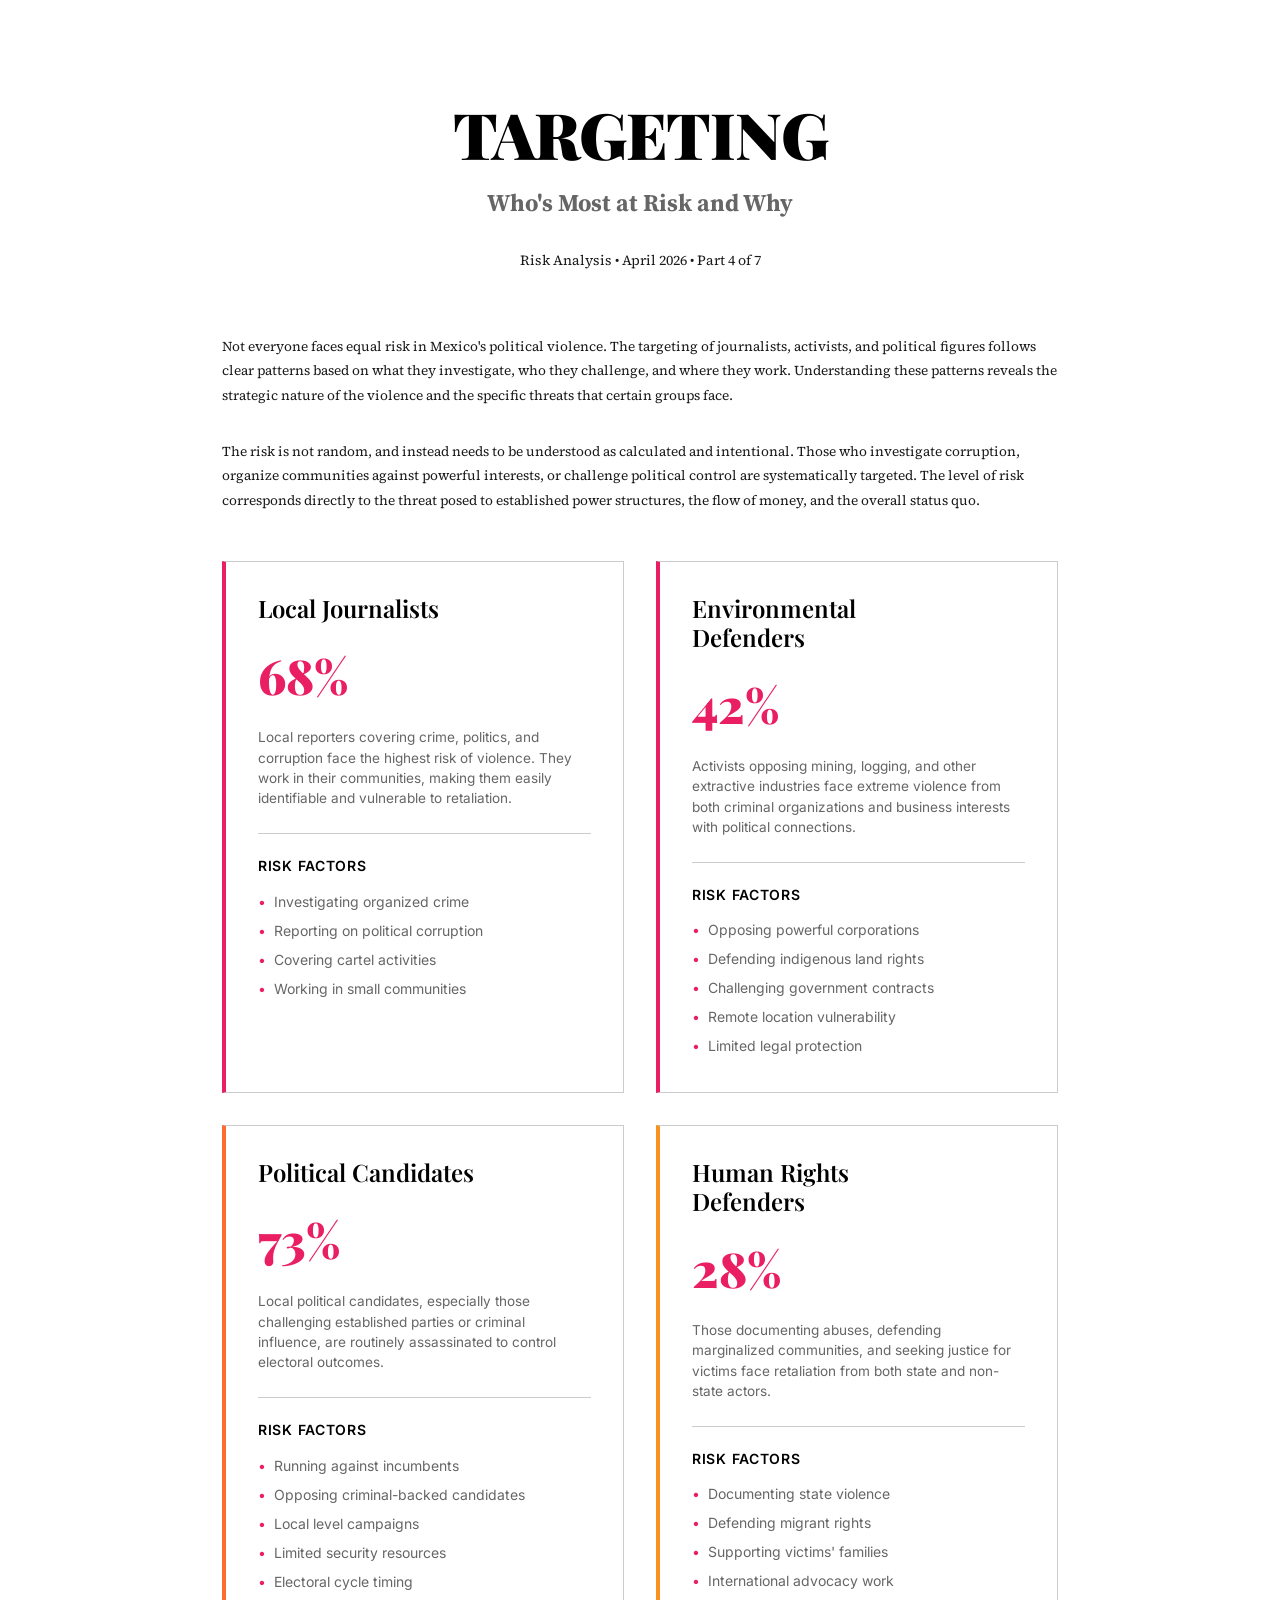
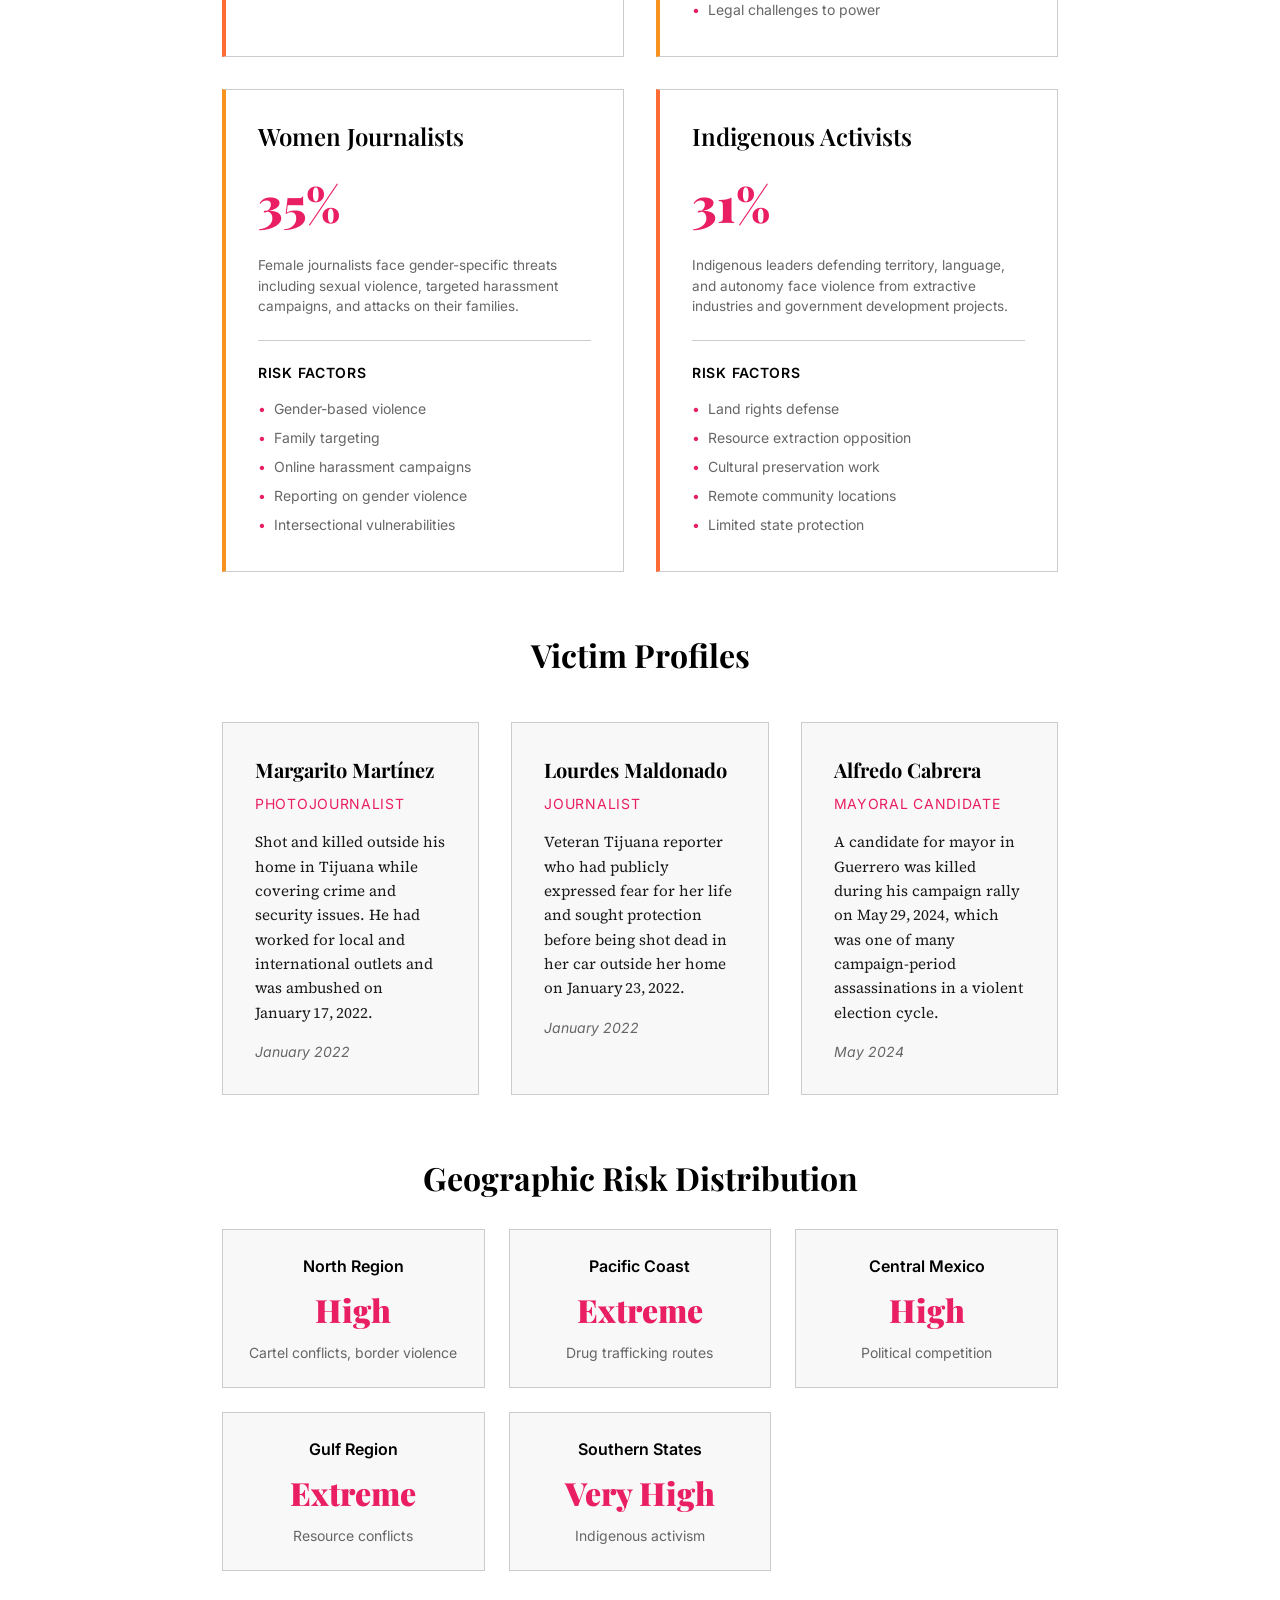
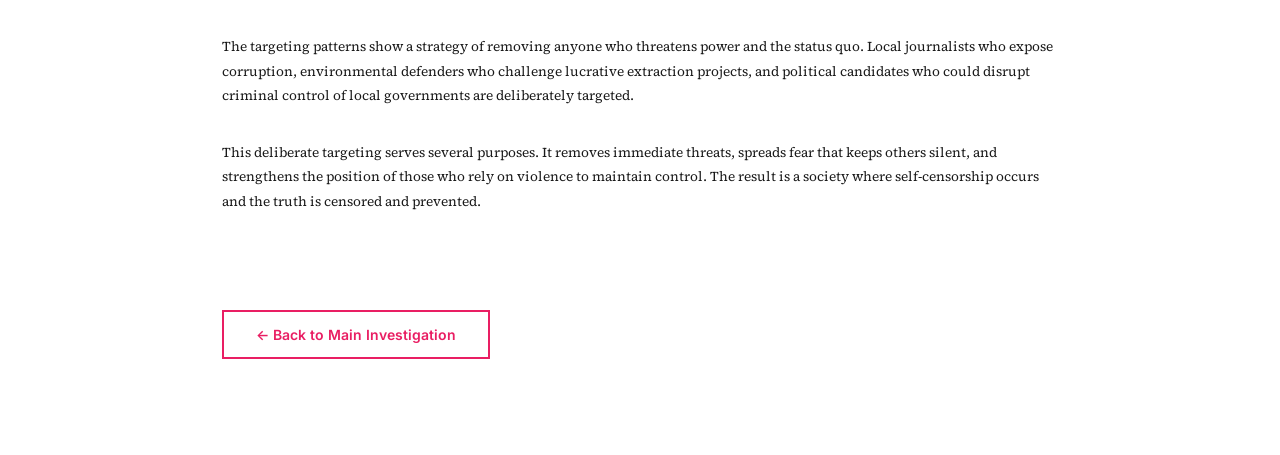
==== sections/targeting.html @ 4a3047b2 "Initial commit: Death Toll investigation project" ====
<!DOCTYPE html>
<html lang="en">

<head>
    <meta charset="UTF-8">
    <meta name="viewport" content="width=device-width, initial-scale=1.0">
    <title>Targeting: Who's At Risk - Death Toll Investigation</title>
    <link rel="stylesheet" href="../styles.css">
    <link rel="preconnect" href="https://fonts.googleapis.com">
    <link rel="preconnect" href="https://fonts.gstatic.com" crossorigin>
    <link
        href="https://fonts.googleapis.com/css2?family=Playfair+Display:wght@400;700;900&family=Inter:wght@300;400;500;600;700&family=Source+Serif+Pro:wght@400;600&display=swap"
        rel="stylesheet">
    <style>
        .targeting-detail {
            max-width: 900px;
            margin: 0 auto;
            padding: 6rem 2rem;
        }

        .detail-header {
            text-align: center;
            margin-bottom: 4rem;
        }

        .detail-title {
            font-family: var(--font-display);
            font-size: clamp(2.5rem, 6vw, 4rem);
            font-weight: 900;
            color: var(--color-black);
            margin-bottom: 1rem;
        }

        .detail-subtitle {
            font-family: var(--font-serif);
            font-size: 1.5rem;
            color: var(--color-gray);
            margin-bottom: 2rem;
        }

        .targeting-overview {
            font-family: var(--font-serif);
            line-height: 1.8;
            font-size: 1.125rem;
            color: var(--color-dark-gray);
            margin-bottom: 3rem;
        }

        .targeting-overview p {
            max-width: none;
            margin-bottom: 2rem;
        }

        .risk-profiles {
            display: grid;
            grid-template-columns: repeat(auto-fit, minmax(300px, 1fr));
            gap: 2rem;
            margin: 3rem 0;
        }

        .risk-profile {
            background: var(--color-white);
            border: 1px solid var(--color-lighter-gray);
            padding: 2rem;
            position: relative;
        }

        .risk-profile.high-risk {
            border-left: 4px solid var(--color-accent);
        }

        .risk-profile.medium-risk {
            border-left: 4px solid #ff6b35;
        }

        .risk-profile.elevated-risk {
            border-left: 4px solid #f7931e;
        }

        .risk-badge {
            position: absolute;
            top: 0.5rem;
            right: 0.5rem;
            background: var(--color-accent);
            color: var(--color-white);
            padding: 0.25rem 0.5rem;
            font-family: var(--font-sans);
            font-size: 0.7rem;
            font-weight: 600;
            text-transform: uppercase;
            letter-spacing: 0.05em;
            border-radius: 3px;
        }

        .risk-profile h3 {
            font-family: var(--font-display);
            font-size: 1.5rem;
            color: var(--color-black);
            margin-bottom: 1rem;
            margin-right: 6rem;
        }

        .risk-percentage {
            font-family: var(--font-display);
            font-size: 3rem;
            font-weight: 900;
            color: var(--color-accent);
            margin: 1rem 0;
        }

        .risk-description {
            font-family: var(--font-sans);
            font-size: 0.95rem;
            color: var(--color-gray);
            line-height: 1.5;
        }

        .risk-factors {
            margin-top: 1.5rem;
            padding-top: 1.5rem;
            border-top: 1px solid var(--color-lighter-gray);
        }

        .risk-factors h4 {
            font-family: var(--font-sans);
            font-size: 0.875rem;
            font-weight: 600;
            color: var(--color-black);
            margin-bottom: 0.75rem;
            text-transform: uppercase;
            letter-spacing: 0.05em;
        }

        .risk-factors ul {
            list-style: none;
        }

        .risk-factors li {
            padding: 0.25rem 0;
            font-family: var(--font-sans);
            font-size: 0.875rem;
            color: var(--color-gray);
        }

        .risk-factors li::before {
            content: '•';
            color: var(--color-accent);
            margin-right: 0.5rem;
        }

        .case-studies {
            margin: 4rem 0;
        }

        .case-studies h2 {
            font-family: var(--font-display);
            font-size: 2rem;
            color: var(--color-black);
            text-align: center;
            margin-bottom: 3rem;
        }

        .case-grid {
            display: grid;
            grid-template-columns: repeat(auto-fit, minmax(250px, 1fr));
            gap: 2rem;
        }

        .case-card {
            background: var(--color-off-white);
            padding: 2rem;
            border: 1px solid var(--color-lighter-gray);
        }

        .case-victim {
            font-family: var(--font-display);
            font-size: 1.25rem;
            font-weight: 700;
            color: var(--color-black);
            margin-bottom: 0.5rem;
        }

        .case-role {
            font-family: var(--font-sans);
            font-size: 0.875rem;
            color: var(--color-accent);
            text-transform: uppercase;
            letter-spacing: 0.05em;
            margin-bottom: 1rem;
        }

        .case-description {
            font-family: var(--font-serif);
            line-height: 1.6;
            color: var(--color-dark-gray);
            font-size: 0.95rem;
        }

        .case-date {
            font-family: var(--font-sans);
            font-size: 0.875rem;
            color: var(--color-gray);
            margin-top: 1rem;
            font-style: italic;
        }

        .risk-map-section {
            margin: 4rem 0;
        }

        .risk-map-section h2 {
            font-family: var(--font-display);
            font-size: 2rem;
            color: var(--color-black);
            text-align: center;
            margin-bottom: 2rem;
        }

        .risk-map {
            height: 500px;
            background: var(--color-white);
            border: 1px solid var(--color-lighter-gray);
            display: flex;
            align-items: center;
            justify-content: center;
            color: var(--color-gray);
            font-family: var(--font-sans);
            margin-bottom: 2rem;
        }

        .regional-analysis {
            display: grid;
            grid-template-columns: repeat(auto-fit, minmax(200px, 1fr));
            gap: 1.5rem;
        }

        .region-card {
            text-align: center;
            padding: 1.5rem;
            background: var(--color-off-white);
            border: 1px solid var(--color-lighter-gray);
        }

        .region-name {
            font-family: var(--font-sans);
            font-size: 1rem;
            font-weight: 600;
            color: var(--color-black);
            margin-bottom: 0.5rem;
        }

        .region-risk {
            font-family: var(--font-display);
            font-size: 2rem;
            font-weight: 900;
            color: var(--color-accent);
            margin-bottom: 0.5rem;
        }

        .region-description {
            font-family: var(--font-sans);
            font-size: 0.875rem;
            color: var(--color-gray);
        }

        .back-link {
            display: inline-block;
            margin-top: 3rem;
            font-family: var(--font-sans);
            font-weight: 600;
            color: var(--color-accent);
            text-decoration: none;
            padding: 0.75rem 2rem;
            border: 2px solid var(--color-accent);
            transition: all 0.2s ease;
        }

        .back-link:hover {
            background: var(--color-accent);
            color: var(--color-white);
        }
    </style>
</head>

<body>
    <div class="targeting-detail">
        <header class="detail-header">
            <h1 class="detail-title">TARGETING</h1>
            <h2 class="detail-subtitle">Who's Most at Risk and Why</h2>
            <div class="detail-meta">
                <span>Risk Analysis</span> •
                <span>April 2026</span> •
                <span>Part 4 of 7</span>
            </div>
        </header>

        <main>
            <div class="targeting-overview">
                <p>Not everyone faces equal risk in Mexico's political violence. The targeting of journalists,
                    activists, and political figures follows clear patterns based on what they investigate, who they
                    challenge, and where they work. Understanding these patterns reveals the strategic nature of the
                    violence and the specific threats that certain groups face.</p>

                <p>The risk is not random, and instead needs to be understood as calculated and intentional. Those who
                    investigate corruption, organize communities against powerful interests, or challenge political
                    control are systematically targeted. The level of risk corresponds directly to the threat posed to
                    established power structures, the flow of money, and the overall status quo.</p>
            </div>

            <div class="risk-profiles">
                <div class="risk-profile high-risk">
                    <h3>Local Journalists</h3>
                    <div class="risk-percentage">68%</div>
                    <div class="risk-description">
                        <p>Local reporters covering crime, politics, and corruption face the highest risk of violence.
                            They work in their communities, making them easily identifiable and vulnerable to
                            retaliation.</p>
                        <div class="risk-factors">
                            <h4>Risk Factors</h4>
                            <ul>
                                <li>Investigating organized crime</li>
                                <li>Reporting on political corruption</li>
                                <li>Covering cartel activities</li>
                                <li>Working in small communities</li>
                            </ul>
                        </div>
                    </div>
                </div>

                <div class="risk-profile high-risk">
                    <h3>Environmental Defenders</h3>
                    <div class="risk-percentage">42%</div>
                    <div class="risk-description">
                        <p>Activists opposing mining, logging, and other extractive industries face extreme violence
                            from both criminal organizations and business interests with political connections.</p>
                    </div>
                    <div class="risk-factors">
                        <h4>Risk Factors</h4>
                        <ul>
                            <li>Opposing powerful corporations</li>
                            <li>Defending indigenous land rights</li>
                            <li>Challenging government contracts</li>
                            <li>Remote location vulnerability</li>
                            <li>Limited legal protection</li>
                        </ul>
                    </div>
                </div>

                <div class="risk-profile medium-risk">
                    <h3>Political Candidates</h3>
                    <div class="risk-percentage">73%</div>
                    <div class="risk-description">
                        <p>Local political candidates, especially those challenging established parties or criminal
                            influence, are routinely assassinated to control electoral outcomes.</p>
                    </div>
                    <div class="risk-factors">
                        <h4>Risk Factors</h4>
                        <ul>
                            <li>Running against incumbents</li>
                            <li>Opposing criminal-backed candidates</li>
                            <li>Local level campaigns</li>
                            <li>Limited security resources</li>
                            <li>Electoral cycle timing</li>
                        </ul>
                    </div>
                </div>

                <div class="risk-profile elevated-risk">
                    <h3>Human Rights Defenders</h3>
                    <div class="risk-percentage">28%</div>
                    <div class="risk-description">
                        <p>Those documenting abuses, defending marginalized communities, and seeking justice for victims
                            face retaliation from both state and non-state actors.</p>
                    </div>
                    <div class="risk-factors">
                        <h4>Risk Factors</h4>
                        <ul>
                            <li>Documenting state violence</li>
                            <li>Defending migrant rights</li>
                            <li>Supporting victims' families</li>
                            <li>International advocacy work</li>
                            <li>Legal challenges to power</li>
                        </ul>
                    </div>
                </div>

                <div class="risk-profile elevated-risk">
                    <h3>Women Journalists</h3>
                    <div class="risk-percentage">35%</div>
                    <div class="risk-description">
                        <p>Female journalists face gender-specific threats including sexual violence, targeted
                            harassment campaigns, and attacks on their families.</p>
                    </div>
                    <div class="risk-factors">
                        <h4>Risk Factors</h4>
                        <ul>
                            <li>Gender-based violence</li>
                            <li>Family targeting</li>
                            <li>Online harassment campaigns</li>
                            <li>Reporting on gender violence</li>
                            <li>Intersectional vulnerabilities</li>
                        </ul>
                    </div>
                </div>

                <div class="risk-profile medium-risk">
                    <h3>Indigenous Activists</h3>
                    <div class="risk-percentage">31%</div>
                    <div class="risk-description">
                        <p>Indigenous leaders defending territory, language, and autonomy face violence from extractive
                            industries and government development projects.</p>
                    </div>
                    <div class="risk-factors">
                        <h4>Risk Factors</h4>
                        <ul>
                            <li>Land rights defense</li>
                            <li>Resource extraction opposition</li>
                            <li>Cultural preservation work</li>
                            <li>Remote community locations</li>
                            <li>Limited state protection</li>
                        </ul>
                    </div>
                </div>
            </div>

            <div class="case-studies">
                <h2>Victim Profiles</h2>
                <div class="case-grid">
                    <div class="case-card">
                        <div class="case-victim">Margarito Martínez</div>
                        <div class="case-role">PHOTOJOURNALIST</div>
                        <div class="case-description">
                            Shot and killed outside his home in Tijuana while covering crime and security issues. He had
                            worked for local and international outlets and was ambushed on January 17, 2022.
                        </div>
                        <div class="case-date">January 2022</div>
                    </div>
                    <div class="case-card">
                        <div class="case-victim">Lourdes Maldonado</div>
                        <div class="case-role">JOURNALIST</div>
                        <div class="case-description">
                            Veteran Tijuana reporter who had publicly expressed fear for her life and sought protection
                            before being shot dead in her car outside her home on January 23, 2022.
                        </div>
                        <div class="case-date">January 2022</div>
                    </div>
                    <div class="case-card">
                        <div class="case-victim">Alfredo Cabrera</div>
                        <div class="case-role">MAYORAL CANDIDATE</div>
                        <div class="case-description">
                            A candidate for mayor in Guerrero was killed during his campaign rally on May 29, 2024,
                            which was one
                            of many campaign‑period assassinations in a violent election cycle.
                        </div>
                        <div class="case-date">May 2024</div>
                    </div>
                </div>
            </div>

            <div class="risk-map-section">
                <h2>Geographic Risk Distribution</h2>

                <div class="regional-analysis">
                    <div class="region-card">
                        <div class="region-name">North Region</div>
                        <div class="region-risk">High</div>
                        <div class="region-description">Cartel conflicts, border violence</div>
                    </div>
                    <div class="region-card">
                        <div class="region-name">Pacific Coast</div>
                        <div class="region-risk">Extreme</div>
                        <div class="region-description">Drug trafficking routes</div>
                    </div>
                    <div class="region-card">
                        <div class="region-name">Central Mexico</div>
                        <div class="region-risk">High</div>
                        <div class="region-description">Political competition</div>
                    </div>
                    <div class="region-card">
                        <div class="region-name">Gulf Region</div>
                        <div class="region-risk">Extreme</div>
                        <div class="region-description">Resource conflicts</div>
                    </div>
                    <div class="region-card">
                        <div class="region-name">Southern States</div>
                        <div class="region-risk">Very High</div>
                        <div class="region-description">Indigenous activism</div>
                    </div>
                </div>
            </div>

            <div class="targeting-overview">
                <p>The targeting patterns show a strategy of removing anyone who threatens power and the status quo. Local
                    journalists who expose corruption, environmental defenders who challenge lucrative extraction
                    projects, and political candidates who could disrupt criminal control of local governments are
                    deliberately targeted.</p>

                <p>This deliberate targeting serves several purposes. It removes immediate threats, spreads fear that
                    keeps others silent, and strengthens the position of those who rely on violence to maintain control.
                    The result is a society where self-censorship occurs and the truth is censored and prevented.
                </p>
            </div>
        </main>

        <footer>
            <a href="../index.html" class="back-link">← Back to Main Investigation</a>
        </footer>
    </div>
</body>

</html>
---- styles.css ----
/* Compact Newspaper-Style CSS for Death Toll Investigation */

/* Reset and Base Styles */
* {
    margin: 0;
    padding: 0;
    box-sizing: border-box;
}

:root {
    /* Typography */
    --font-serif: 'Source Serif Pro', Georgia, serif;
    --font-display: 'Playfair Display', Georgia, serif;
    --font-sans: 'Inter', -apple-system, BlinkMacSystemFont, sans-serif;

    /* Colors - Newspaper palette */
    --color-black: #000000;
    --color-dark-gray: #1a1a1a;
    --color-gray: #666666;
    --color-light-gray: #999999;
    --color-lighter-gray: #cccccc;
    --color-off-white: #f8f8f8;
    --color-white: #ffffff;
    --color-accent: #e91e63;
    /* Pink for emphasis */

    /* Layout */
    --max-width: 1400px;
    --column-gap: 1rem;
    --row-gap: 1.5rem;
}

body {
    font-family: var(--font-serif);
    line-height: 1.5;
    color: var(--color-dark-gray);
    background-color: var(--color-white);
    font-size: 14px;
    overflow-x: hidden;
}

/* Typography Hierarchy */
h1,
h2,
h3,
h4,
h5,
h6 {
    font-family: var(--font-display);
    font-weight: 700;
    line-height: 1.2;
    margin-bottom: 0.5rem;
}

h1 {
    font-size: 2.5rem;
    font-weight: 900;
    letter-spacing: -0.02em;
    color: var(--color-black);
}

h2 {
    font-size: 1.25rem;
    font-weight: 700;
    color: var(--color-black);
}

h3 {
    font-size: 1.1rem;
    font-weight: 600;
    color: var(--color-black);
}

h4 {
    font-size: 0.95rem;
    font-weight: 600;
    color: var(--color-black);
}

p {
    margin-bottom: 0.75rem;
    font-size: 0.85rem;
}

/* Newspaper Container */
.newspaper-container {
    max-width: var(--max-width);
    margin: 0 auto;
    background: var(--color-white);
    min-height: 100vh;
    display: flex;
    flex-direction: column;
}

/* Masthead */
.newspaper-masthead {
    text-align: center;
    padding: 2rem 1rem 1rem;
    border-bottom: 3px double var(--color-black);
    background: var(--color-white);
}

.masthead-title {
    font-family: var(--font-display);
    font-size: 4rem;
    font-weight: 900;
    letter-spacing: -0.05em;
    color: var(--color-black);
    margin-bottom: 0.25rem;
    line-height: 0.9;
}

.masthead-subtitle {
    font-family: var(--font-serif);
    font-size: 1rem;
    font-weight: 600;
    color: var(--color-gray);
    margin-bottom: 0.5rem;
    text-transform: uppercase;
    letter-spacing: 0.1em;
}

.masthead-date {
    font-family: var(--font-sans);
    font-size: 0.8rem;
    color: var(--color-light-gray);
    text-transform: uppercase;
    letter-spacing: 0.05em;
}

/* Newspaper Grid Layout */
.newspaper-grid {
    display: grid;
    grid-template-columns: repeat(3, 1fr);
    grid-auto-rows: minmax(180px, auto);
    gap: var(--column-gap);
    padding: 1rem;
    flex: 1;
}

/* Story Blocks */
.story-block {
    background: var(--color-white);
    border: 1px solid var(--color-lighter-gray);
    padding: 1rem;
    display: flex;
    flex-direction: column;
    transition: all 0.2s ease;
    min-height: 180px;
}

.story-block:hover {
    box-shadow: 0 4px 8px rgba(0, 0, 0, 0.1);
    transform: translateY(-2px);
}

/* Block Variations */
.main-story {
    grid-column: span 2;
    grid-row: span 2;
    background: var(--color-black);
    color: var(--color-white);
    border: none;
    display: flex;
    flex-direction: column;
}

.main-story-image {
    width: 100%;
    height: 40px;
    overflow: hidden;
    margin-bottom: 1rem;
    border-radius: 4px;
    z-index: 0;
    position: relative;
    background: #f0f0f0;
    border: 1px solid #333;
    aspect-ratio: 1/1;
}

.main-story-image img {
    width: 100%;
    height: 100%;
    object-fit: cover;
    object-position: center;
    display: block;
    opacity: 0.8;
}

.stats-block {
    grid-column: span 1;
    grid-row: span 1;
}

.system-block {
    grid-column: span 1;
    grid-row: span 1;
}

.targeting-block {
    grid-column: span 1;
    grid-row: span 1;
}

.cycle-block {
    grid-column: span 1;
    grid-row: span 1;
}

.impact-block {
    grid-column: span 2;
    grid-row: span 1;
}

.journalist-block {
    grid-column: span 1;
    grid-row: span 1;
}

.journalist-content h3 {
    font-family: var(--font-display);
    font-size: 1.1rem;
    font-weight: 700;
    color: var(--color-accent);
    margin-bottom: 0.5rem;
}

.journalist-role {
    font-family: var(--font-sans);
    font-size: 0.85rem;
    color: var(--color-gray);
    margin-bottom: 0.25rem;
}

.journalist-date {
    font-family: var(--font-sans);
    font-size: 0.8rem;
    color: var(--color-light-gray);
    margin-bottom: 0.75rem;
}

.links-block {
    grid-column: span 2;
    grid-row: span 1;
}

/* Block Titles */
.block-title {
    font-family: var(--font-display);
    font-size: 1.1rem;
    font-weight: 700;
    color: var(--color-black);
    margin-bottom: 0.75rem;
    text-transform: uppercase;
    letter-spacing: 0.05em;
    border-bottom: 2px solid var(--color-accent);
    padding-bottom: 0.25rem;
}

.block-title {
    font-family: var(--font-display);
    font-size: 1.1rem;
    font-weight: 700;
    color: var(--color-black);
    margin-bottom: 0.75rem;
    text-transform: uppercase;
    letter-spacing: 0.05em;
    border-bottom: 2px solid var(--color-accent);
    padding-bottom: 0.25rem;
}

.block-subtitle {
    font-family: var(--font-sans);
    font-size: 0.75rem;
    color: var(--color-gray);
    text-transform: uppercase;
    letter-spacing: 0.05em;
    margin-bottom: 1rem;
}

/* Story Elements */
.story-headline {
    font-family: var(--font-display);
    font-size: 2.5rem;
    font-weight: 900;
    color: var(--color-white);
    margin-bottom: 0.75rem;
    line-height: 1;
}

.story-deck {
    font-family: var(--font-serif);
    font-size: 1rem;
    line-height: 1.4;
    color: var(--color-light-gray);
    margin-bottom: 1rem;
}

.story-meta {
    font-family: var(--font-sans);
    font-size: 0.8rem;
    color: var(--color-light-gray);
    margin-top: auto;
}

.author,
.location {
    margin-right: 1rem;
}

.block-text {
    font-family: var(--font-serif);
    font-size: 0.85rem;
    line-height: 1.4;
    color: var(--color-dark-gray);
    margin-bottom: 1rem;
}

/* Statistics Grid */
.stats-grid {
    display: grid;
    grid-template-columns: 1fr;
    gap: 0.75rem;
    margin-top: 1rem;
}

.stat-item {
    text-align: center;
    padding: 0.75rem;
    background: var(--color-off-white);
    border: 1px solid var(--color-lighter-gray);
}

.stat-number {
    font-family: var(--font-display);
    font-size: 1.5rem;
    font-weight: 900;
    color: var(--color-accent);
    margin-bottom: 0.25rem;
}

.stat-label {
    font-family: var(--font-sans);
    font-size: 0.7rem;
    color: var(--color-gray);
    text-transform: uppercase;
    letter-spacing: 0.05em;
}

/* System Factors */
.system-factors {
    display: flex;
    flex-direction: column;
    gap: 0.75rem;
    margin-bottom: 0.75rem;
    display: grid;
    grid-template-columns: 1fr;
    gap: 0.5rem;
    margin-top: 1rem;
}

.factor {
    background: var(--color-off-white);
    border: 1px solid var(--color-lighter-gray);
    padding: 0.75rem;
    text-align: center;
}

.factor h4 {
    font-size: 0.85rem;
    margin-bottom: 0.25rem;
    color: var(--color-accent);
}

.factor p {
    font-size: 0.75rem;
    margin: 0;
}

/* Targeting Grid */
.target-grid {
    display: grid;
    grid-template-columns: 1fr;
    gap: 0.5rem;
    margin-top: 1rem;
}

.target-item {
    text-align: center;
    padding: 0.75rem;
    background: var(--color-off-white);
    border: 1px solid var(--color-lighter-gray);
}

.target-item h3 {
    font-size: 0.9rem;
    margin-bottom: 0.5rem;
}

.target-stat {
    font-family: var(--font-display);
    font-size: 1.2rem;
    font-weight: 900;
    color: var(--color-accent);
    margin-bottom: 0.25rem;
}

.target-desc {
    font-family: var(--font-sans);
    font-size: 0.7rem;
    color: var(--color-gray);
    text-transform: uppercase;
    letter-spacing: 0.05em;
}

/* Cycle Steps */
.cycle-steps {
    margin: 1rem 0;
}

.cycle-step {
    font-family: var(--font-sans);
    font-size: 0.85rem;
    font-weight: 600;
    color: var(--color-dark-gray);
    text-align: center;
    padding: 0.75rem;
    background: var(--color-off-white);
    border: 1px solid var(--color-lighter-gray);
}

/* Historical Content */
.historical-content {
    margin-top: 1rem;
}

.historical-content h3 {
    font-size: 1.1rem;
    margin-bottom: 0.25rem;
}

.historical-dates {
    font-family: var(--font-sans);
    font-size: 0.8rem;
    color: var(--color-accent);
    font-weight: 600;
    margin-bottom: 0.5rem;
}

/* Cost Items */
.cost-items {
    display: grid;
    grid-template-columns: 1fr;
    gap: 0.5rem;
    margin-top: 1rem;
}

.cost-item {
    text-align: center;
    padding: 0.75rem;
    background: var(--color-off-white);
    border: 1px solid var(--color-lighter-gray);
}

.cost-item h4 {
    font-size: 0.9rem;
    margin-bottom: 0.25rem;
}

.cost-item p {
    font-size: 0.75rem;
    margin: 0;
}

/* Chart Visual */
.chart-visual {
    margin-top: 1rem;
}

.chart-bars {
    display: flex;
    align-items: flex-end;
    justify-content: space-between;
    height: 100px;
    padding: 0.5rem;
    background: var(--color-off-white);
    border: 1px solid var(--color-lighter-gray);
}

.bar {
    flex: 1;
    background: linear-gradient(to top, var(--color-accent), #f48fb1);
    margin: 0 2px;
    border-radius: 2px 2px 0 0;
    position: relative;
    min-height: 20px;
    display: flex;
    align-items: flex-end;
    justify-content: center;
}

.bar span {
    position: absolute;
    bottom: -20px;
    font-family: var(--font-sans);
    font-size: 0.6rem;
    color: var(--color-gray);
}

/* Impact Stats */
.impact-stats {
    display: grid;
    grid-template-columns: 1fr;
    gap: 0.75rem;
    margin-top: 1rem;
}

.impact-stat {
    text-align: center;
    padding: 0.75rem;
    background: var(--color-off-white);
    border: 1px solid var(--color-lighter-gray);
}

.impact-number {
    font-family: var(--font-display);
    font-size: 1.5rem;
    font-weight: 900;
    color: var(--color-accent);
    margin-bottom: 0.25rem;
}

.impact-label {
    font-family: var(--font-sans);
    font-size: 0.7rem;
    color: var(--color-gray);
    text-transform: uppercase;
    letter-spacing: 0.05em;
}

/* Section Links */
.section-links {
    margin-top: 1rem;
}

.section-links-grid {
    display: grid;
    grid-template-columns: repeat(2, 1fr);
    gap: 0.5rem;
    margin-top: 0.5rem;
}

.section-link {
    display: block;
    font-family: var(--font-sans);
    font-size: 0.7rem;
    font-weight: 600;
    color: var(--color-white);
    text-decoration: none;
    text-align: center;
    padding: 0.4rem;
    background: rgba(255, 255, 255, 0.1);
    border: 1px solid rgba(255, 255, 255, 0.2);
    transition: all 0.2s ease;
}

.section-link:hover {
    background: var(--color-accent);
    color: var(--color-white);
}

.main-story .block-title {
    color: var(--color-white);
    border-bottom-color: var(--color-white);
}

/* Footer */
.newspaper-footer {
    background: var(--color-black);
    color: var(--color-white);
    padding: 2rem 1rem;
    margin-top: auto;
}

.footer-content {
    max-width: var(--max-width);
    margin: 0 auto;
    display: grid;
    grid-template-columns: repeat(3, 1fr);
    gap: 2rem;
}

.footer-section h3 {
    font-family: var(--font-display);
    font-size: 1rem;
    color: var(--color-white);
    margin-bottom: 0.75rem;
}

.footer-section p {
    font-family: var(--font-sans);
    font-size: 0.75rem;
    color: var(--color-light-gray);
    line-height: 1.4;
    margin: 0;
}

/* Responsive Design */
@media (max-width: 1200px) {
    .newspaper-grid {
        grid-template-columns: repeat(3, 1fr);
    }

    .main-story {
        grid-column: span 2;
    }

    .chart-block {
        grid-column: span 1;
    }

    .links-block {
        grid-column: span 3;
    }
}

@media (max-width: 900px) {
    .newspaper-grid {
        grid-template-columns: repeat(2, 1fr);
    }

    .main-story {
        grid-column: span 2;
    }

    .system-block,
    .targeting-block,
    .history-block {
        grid-row: span 1;
    }

    .chart-block {
        grid-column: span 2;
    }

    .links-block {
        grid-column: span 2;
    }

    .footer-content {
        grid-template-columns: 1fr;
        text-align: center;
    }
}

@media (max-width: 600px) {
    .newspaper-grid {
        grid-template-columns: 1fr;
        gap: 0.75rem;
        padding: 0.75rem;
    }

    .main-story {
        grid-column: span 1;
        grid-row: span 1;
    }

    .story-block {
        grid-column: span 1;
        grid-row: span 1;
    }

    .masthead-title {
        font-size: 2.5rem;
    }

    .story-headline {
        font-size: 1.8rem;
    }

    .chart-bars {
        height: 100px;
    }
}


/* Accessibility */
@media (prefers-reduced-motion: reduce) {
    * {
        animation-duration: 0.01ms !important;
        animation-iteration-count: 1 !important;
        transition-duration: 0.01ms !important;
    }
}

/* Focus Styles */
.story-block:focus-within {
    outline: 2px solid var(--color-accent);
    outline-offset: 2px;
}

.section-link:focus {
    outline: 2px solid var(--color-accent);
    outline-offset: 2px;
}

/* High Contrast Mode */
@media (prefers-contrast: high) {
    :root {
        --color-light-gray: #333333;
        --color-lighter-gray: #666666;
        --color-off-white: #f0f0f0;
    }
}
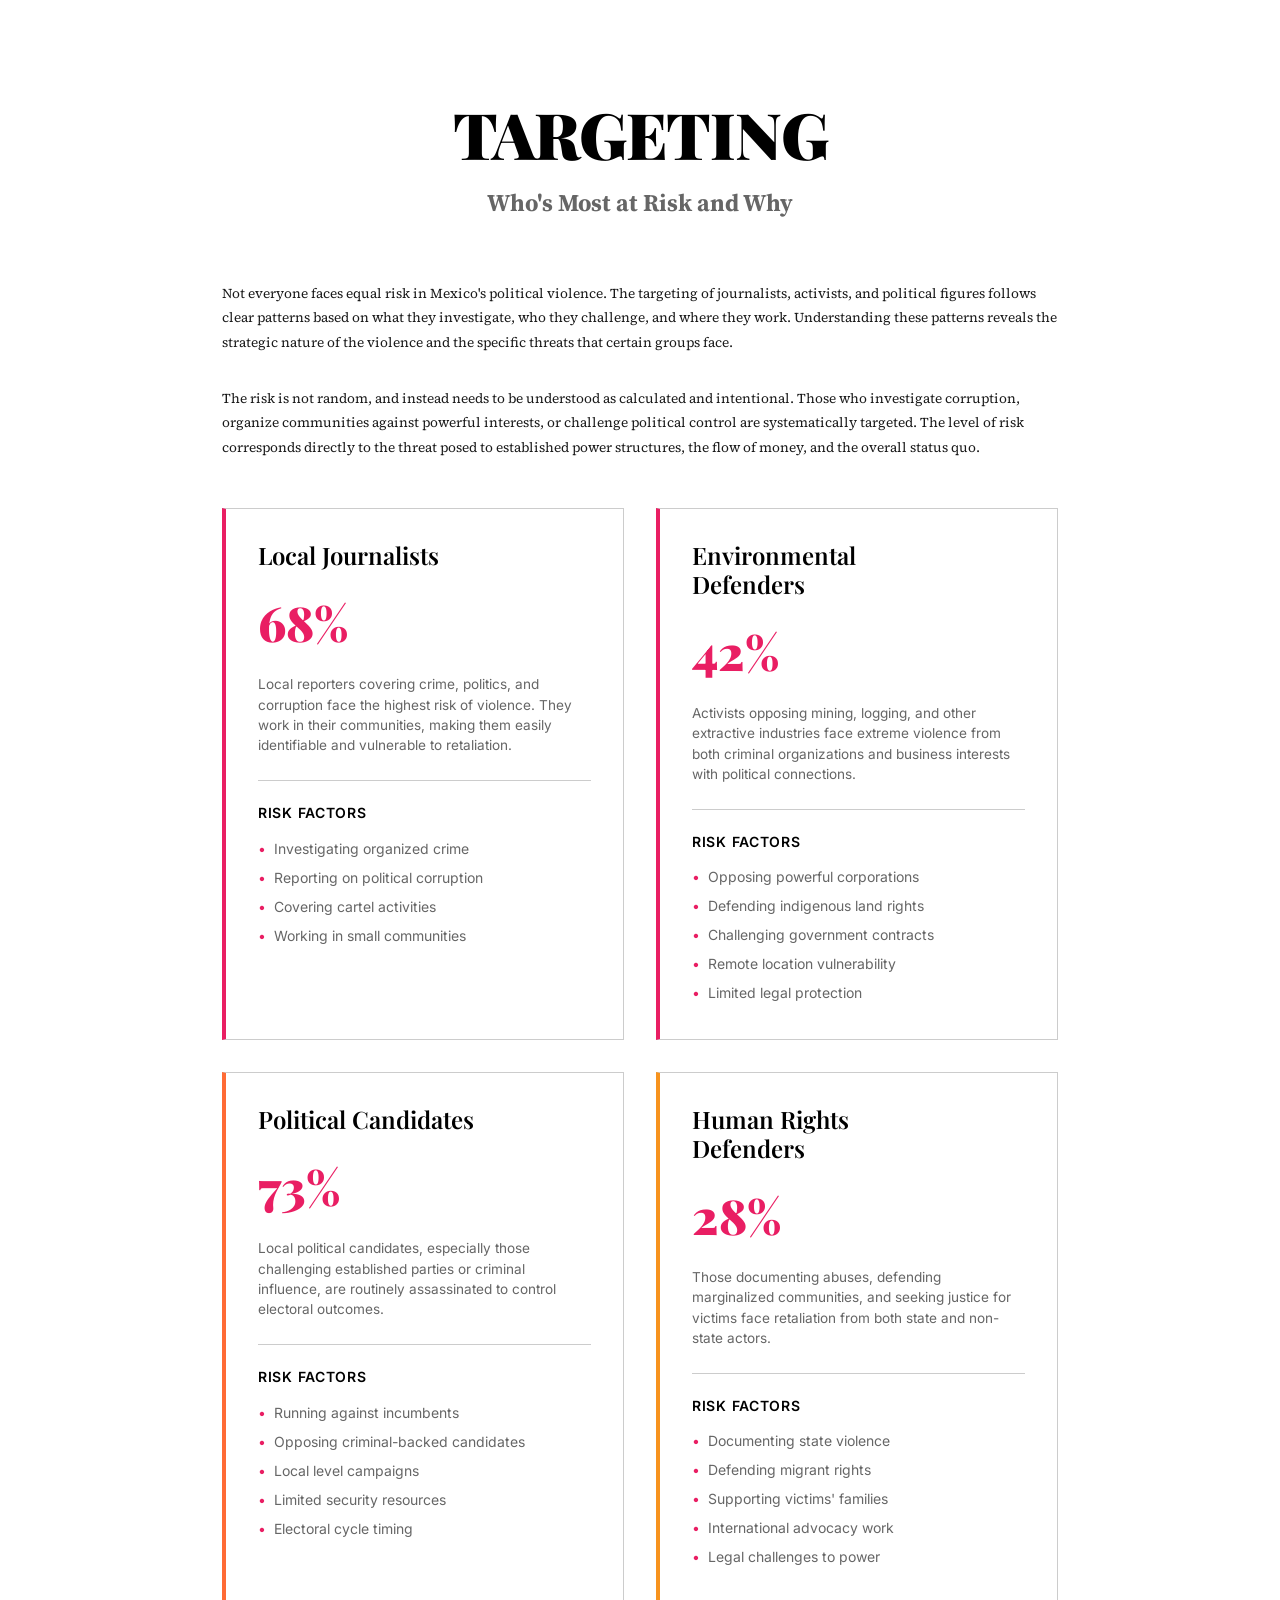
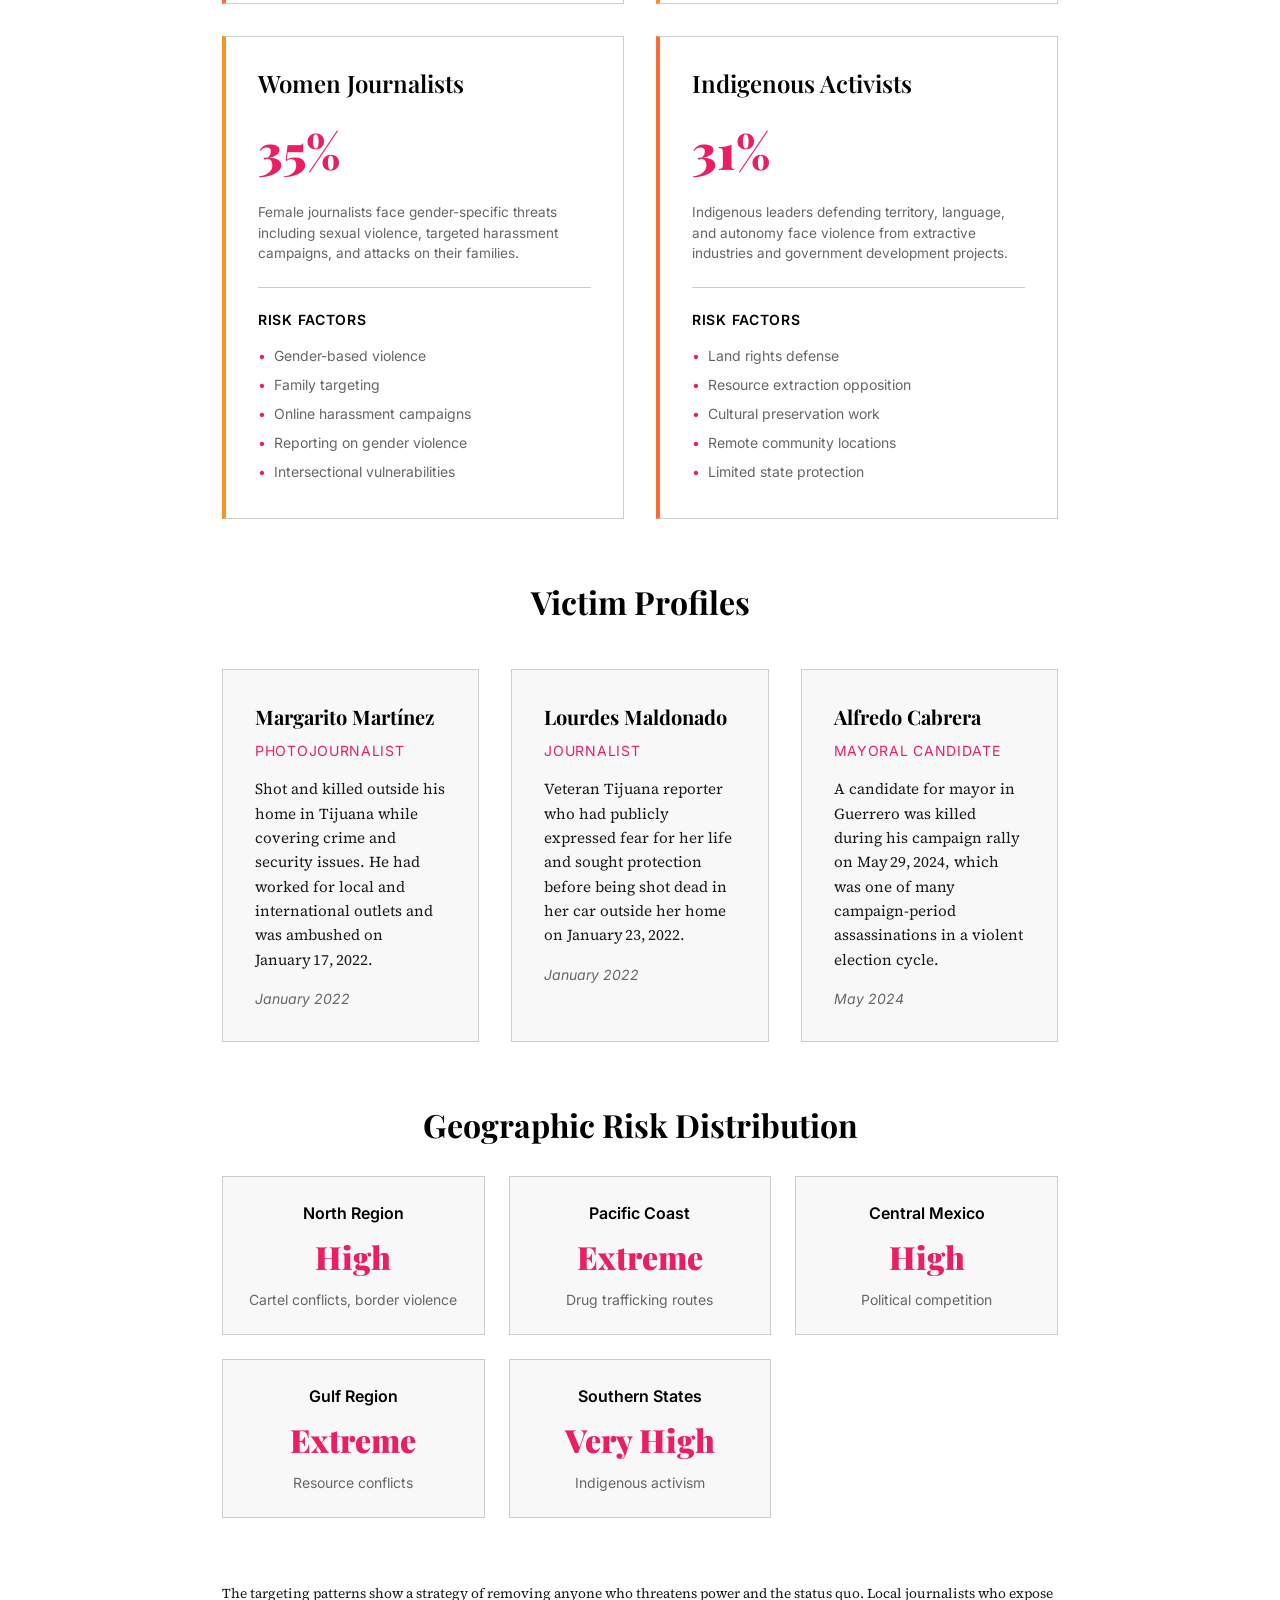
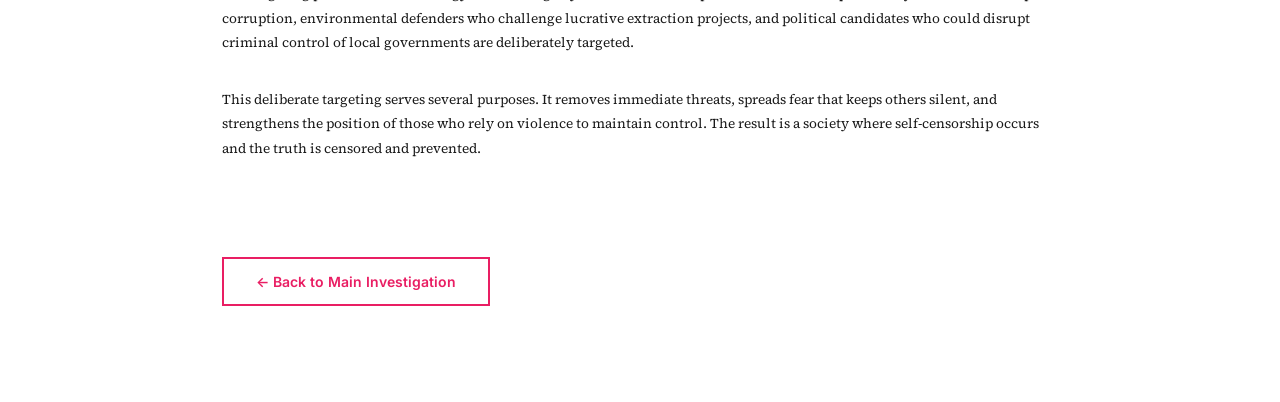
==== commit 157daf08: "." ====
--- a/sections/targeting.html
+++ b/sections/targeting.html
@@ -288,9 +288,6 @@
             <h1 class="detail-title">TARGETING</h1>
             <h2 class="detail-subtitle">Who's Most at Risk and Why</h2>
             <div class="detail-meta">
-                <span>Risk Analysis</span> •
-                <span>April 2026</span> •
-                <span>Part 4 of 7</span>
             </div>
         </header>
 
